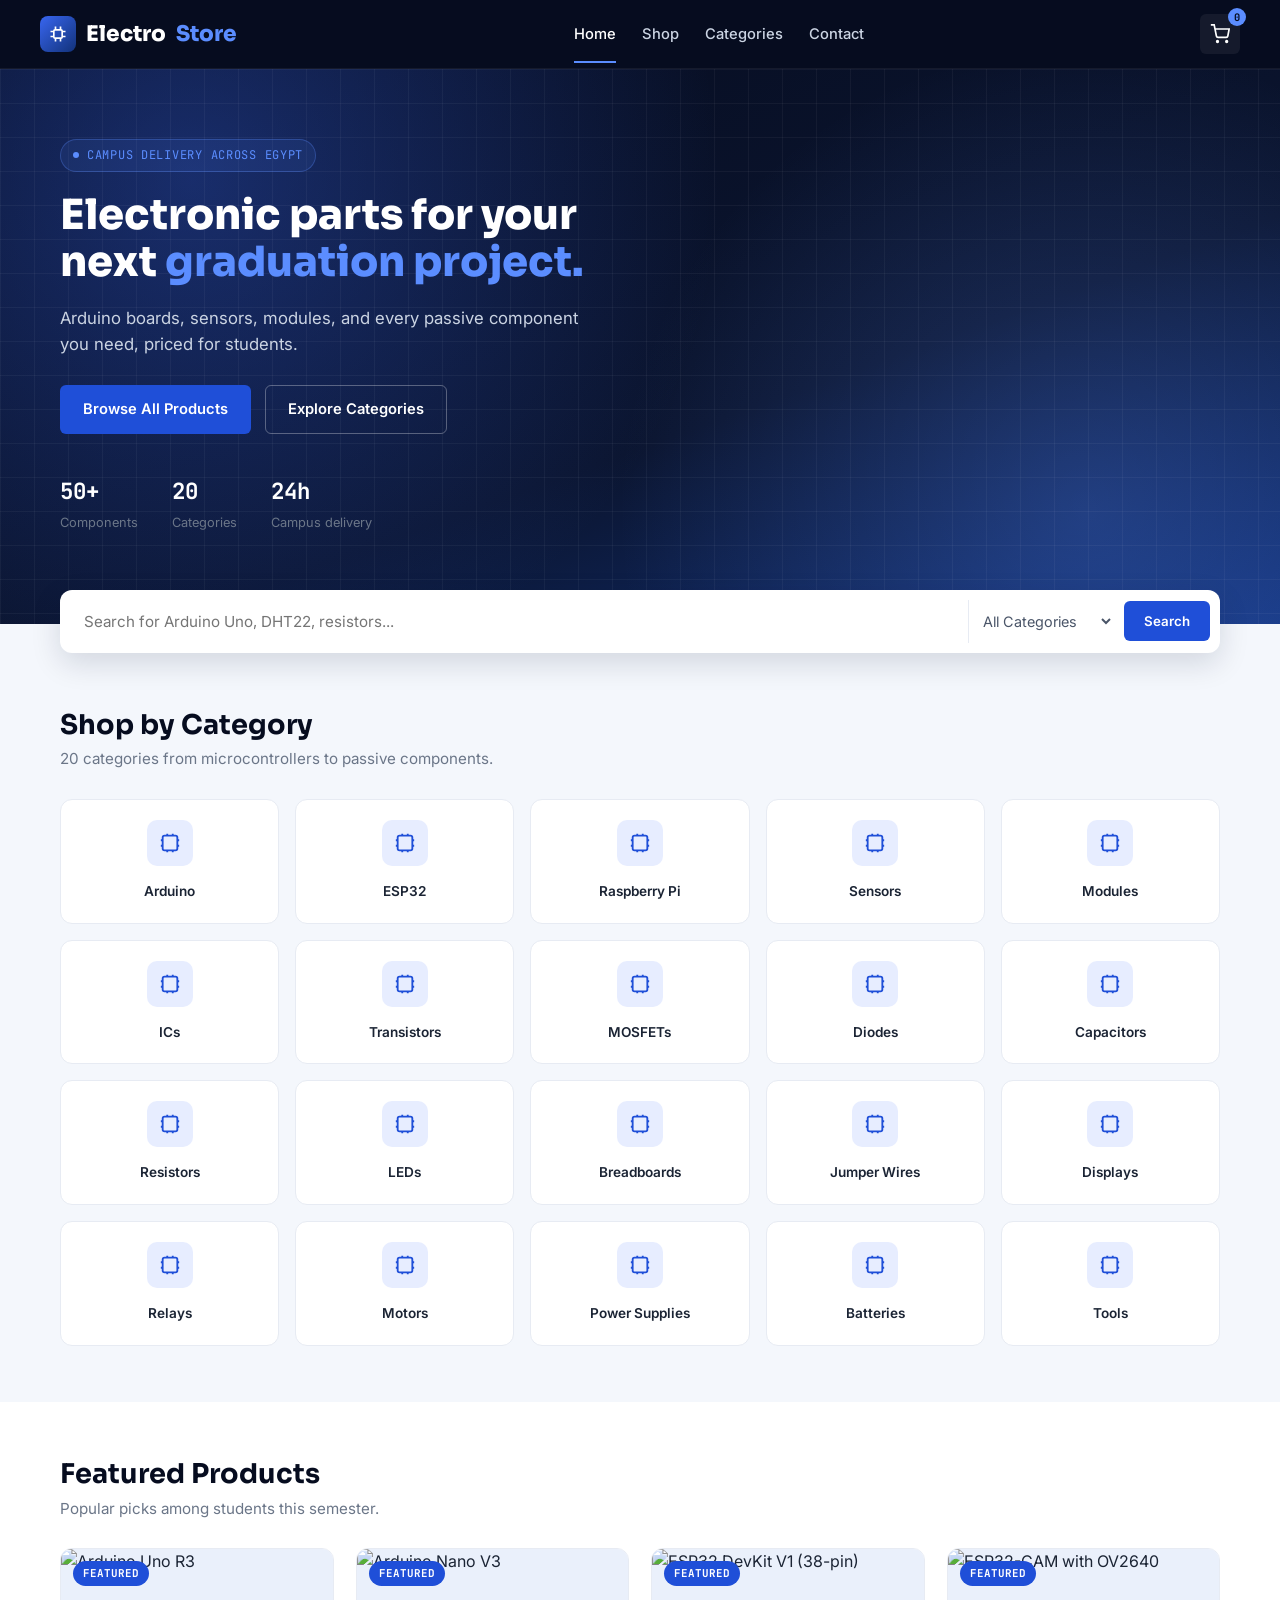
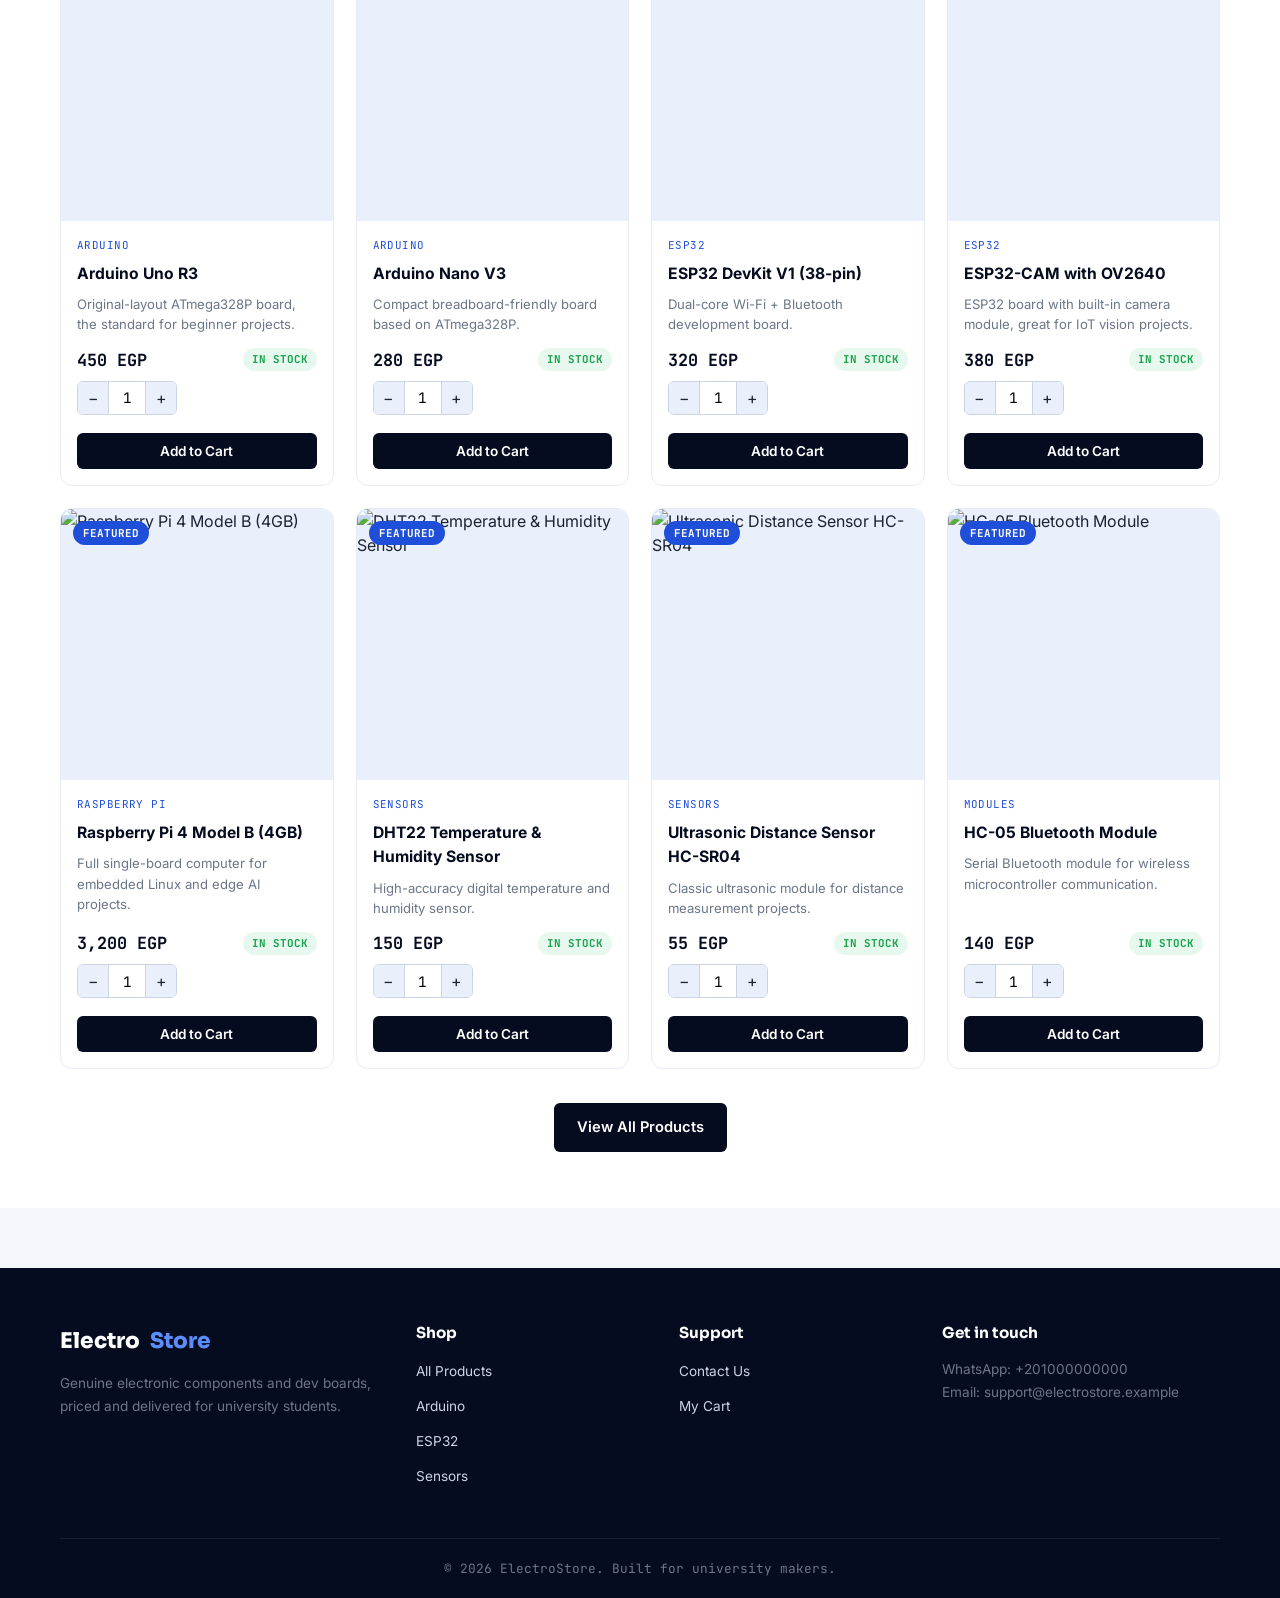
==== index.html @ beedeca2 "Add files via upload" ====
<!DOCTYPE html>
<html lang="en">
<head>
<meta charset="UTF-8">
<meta name="viewport" content="width=device-width, initial-scale=1.0">
<title>Home - ElectroStore</title>
<meta name="description" content="Arduino, ESP32, Raspberry Pi, sensors and electronic components for university students in Egypt.">
<link rel="stylesheet" href="assets/css/style.css">
</head>
<body data-page="home">
<div id="site-header"></div>
<section class="hero"><div class="container hero-grid"><div>
  <span class="hero-eyebrow"><span class="dot"></span> CAMPUS DELIVERY ACROSS EGYPT</span>
  <h1>Electronic parts for your next <span class="accent">graduation project.</span></h1>
  <p>Arduino boards, sensors, modules, and every passive component you need, priced for students.</p>
  <div class="hero-cta"><a href="products.html" class="btn btn-primary">Browse All Products</a>
  <a href="#categories" class="btn btn-outline" style="border-color:rgba(255,255,255,.3);color:#fff">Explore Categories</a></div>
  <div class="hero-stats"><div><strong>50+</strong><span>Components</span></div><div><strong>20</strong><span>Categories</span></div><div><strong>24h</strong><span>Campus delivery</span></div></div>
</div></div></section>
<div class="container search-bar">
  <form action="products.html" method="GET" class="search-box">
    <input type="text" name="q" placeholder="Search for Arduino Uno, DHT22, resistors...">
    <select name="category" id="search-cat"><option value="">All Categories</option></select>
    <button type="submit">Search</button>
  </form>
</div>
<section class="section" id="categories"><div class="container">
  <h2 class="section-title">Shop by Category</h2><p class="section-sub">20 categories from microcontrollers to passive components.</p>
  <div class="category-grid" id="categories-grid"></div>
</div></section>
<section class="section" style="background:var(--white)"><div class="container">
  <h2 class="section-title">Featured Products</h2><p class="section-sub">Popular picks among students this semester.</p>
  <div class="product-grid" id="featured-grid"></div>
  <div style="text-align:center;margin-top:34px"><a href="products.html" class="btn btn-dark">View All Products</a></div>
</div></section>
<div id="site-footer"></div>
<script src="assets/js/products.js"></script>
<script src="assets/js/app.js"></script>
</body>
</html>
---- assets/css/style.css ----
/* =========================================================
   ElectroStore — Main Stylesheet
   Design tokens: deep navy + circuit blue + white, with
   monospace "datasheet" labels for prices & stock/SKU tags.
   ========================================================= */

@import url('https://fonts.googleapis.com/css2?family=Sora:wght@400;600;700;800&family=Inter:wght@400;500;600&family=JetBrains+Mono:wght@400;500;700&display=swap');

:root {
    /* Color tokens */
    --navy-950: #060c1f;
    --navy-900: #0b1530;
    --navy-800: #101d40;
    --blue-800: #12327a;
    --blue-700: #163f96;
    --blue-600: #1f4fd8;
    --blue-500: #3866f0;
    --blue-400: #5b8dff;
    --blue-100: #e7edff;
    --white: #ffffff;
    --ice: #f4f7fc;
    --ice-2: #eaf0fb;
    --slate-800: #1b2434;
    --slate-600: #4a5568;
    --slate-500: #6b7688;
    --slate-300: #cbd4e3;
    --slate-100: #e7ebf3;
    --success: #16a34a;
    --success-bg: #e7f8ee;
    --warn: #d97706;
    --warn-bg: #fdf1de;
    --danger: #dc2626;
    --danger-bg: #fbe7e7;

    /* Type */
    --font-display: 'Sora', sans-serif;
    --font-body: 'Inter', sans-serif;
    --font-mono: 'JetBrains Mono', monospace;

    /* Layout */
    --radius-sm: 6px;
    --radius-md: 12px;
    --radius-lg: 20px;
    --shadow-card: 0 4px 16px rgba(10, 20, 50, 0.08);
    --shadow-card-hover: 0 10px 30px rgba(10, 20, 50, 0.14);
    --container-w: 1200px;
}

/* ---------- Reset ---------- */
* { margin: 0; padding: 0; box-sizing: border-box; }

html { scroll-behavior: smooth; }

body {
    font-family: var(--font-body);
    background: var(--ice);
    color: var(--slate-800);
    line-height: 1.55;
    -webkit-font-smoothing: antialiased;
}

img { max-width: 100%; display: block; }
a { text-decoration: none; color: inherit; }
ul { list-style: none; }
button { font-family: inherit; cursor: pointer; }
input, select, textarea { font-family: inherit; }

:focus-visible {
    outline: 2px solid var(--blue-400);
    outline-offset: 2px;
}

.container {
    max-width: var(--container-w);
    margin: 0 auto;
    padding: 0 20px;
}

h1, h2, h3, h4 { font-family: var(--font-display); color: var(--navy-950); line-height: 1.2; }

.section-title {
    font-size: 1.7rem;
    font-weight: 700;
    margin-bottom: 6px;
}
.section-sub {
    color: var(--slate-500);
    margin-bottom: 28px;
    font-size: 0.95rem;
}
.section { padding: 56px 0; }

/* ---------- Circuit trace divider (signature motif) ---------- */
.trace-divider {
    display: flex;
    align-items: center;
    gap: 10px;
    margin: 0 0 28px;
}
.trace-divider svg { flex: 1; height: 14px; width: 100%; display: block; }
.trace-divider svg path { stroke: var(--slate-300); stroke-width: 1.5; fill: none; }
.trace-divider svg circle { fill: var(--blue-500); }

/* ---------- Buttons ---------- */
.btn {
    display: inline-flex;
    align-items: center;
    justify-content: center;
    gap: 8px;
    padding: 12px 22px;
    border-radius: var(--radius-sm);
    font-weight: 600;
    font-size: 0.92rem;
    border: 1px solid transparent;
    transition: transform .15s ease, box-shadow .15s ease, background .15s ease;
    white-space: nowrap;
}
.btn:active { transform: translateY(1px); }
.btn-primary { background: var(--blue-600); color: var(--white); }
.btn-primary:hover { background: var(--blue-700); box-shadow: 0 6px 18px rgba(31,79,216,.35); }
.btn-outline { background: transparent; border-color: var(--slate-300); color: var(--slate-800); }
.btn-outline:hover { border-color: var(--blue-500); color: var(--blue-600); }
.btn-dark { background: var(--navy-950); color: var(--white); }
.btn-dark:hover { background: var(--navy-900); }
.btn-block { width: 100%; }
.btn-sm { padding: 8px 14px; font-size: 0.82rem; }
.btn:disabled { opacity: 0.5; cursor: not-allowed; }
.btn-danger { background: var(--danger); color: var(--white); }
.btn-danger:hover { background: #b91c1c; }

/* =========================================================
   HEADER / NAVIGATION
   ========================================================= */
.site-header {
    background: var(--navy-950);
    position: sticky;
    top: 0;
    z-index: 100;
    border-bottom: 1px solid rgba(255,255,255,.06);
}
.header-top {
    display: flex;
    align-items: center;
    justify-content: space-between;
    padding: 14px 0;
    gap: 20px;
}
.logo {
    display: flex;
    align-items: center;
    gap: 10px;
    font-family: var(--font-display);
    font-weight: 800;
    font-size: 1.35rem;
    color: var(--white);
    flex-shrink: 0;
}
.logo .logo-chip {
    width: 36px; height: 36px;
    border-radius: 8px;
    background: linear-gradient(135deg, var(--blue-500), var(--blue-800));
    display: flex; align-items: center; justify-content: center;
    color: #fff;
}
.logo span.accent { color: var(--blue-400); }

.main-nav {
    display: flex;
    align-items: center;
    gap: 26px;
}
.main-nav a {
    color: var(--slate-300);
    font-size: 0.92rem;
    font-weight: 500;
    transition: color .15s ease;
    position: relative;
}
.main-nav a:hover, .main-nav a.active { color: var(--white); }
.main-nav a.active::after {
    content: '';
    position: absolute; left: 0; right: 0; bottom: -18px;
    height: 2px; background: var(--blue-400);
}

.header-actions { display: flex; align-items: center; gap: 14px; }
.icon-btn {
    position: relative;
    color: var(--white);
    width: 40px; height: 40px;
    display: flex; align-items: center; justify-content: center;
    border-radius: var(--radius-sm);
    background: rgba(255,255,255,.06);
    transition: background .15s ease;
}
.icon-btn:hover { background: rgba(255,255,255,.14); }
.cart-badge {
    position: absolute;
    top: -6px; right: -6px;
    background: var(--blue-400);
    color: var(--navy-950);
    font-family: var(--font-mono);
    font-size: 0.65rem;
    font-weight: 700;
    min-width: 18px; height: 18px;
    border-radius: 50%;
    display: flex; align-items: center; justify-content: center;
    padding: 0 3px;
}
.nav-toggle {
    display: none;
    background: none; border: none; color: var(--white);
    width: 40px; height: 40px;
}

/* =========================================================
   HERO SECTION
   ========================================================= */
.hero {
    background:
        radial-gradient(circle at 15% 20%, rgba(56,102,240,.35), transparent 45%),
        radial-gradient(circle at 85% 80%, rgba(91,141,255,.25), transparent 40%),
        linear-gradient(160deg, var(--navy-950), var(--navy-900) 60%, var(--blue-800));
    color: var(--white);
    padding: 70px 0 90px;
    position: relative;
    overflow: hidden;
}
.hero::after {
    /* faint circuit-board grid texture */
    content: '';
    position: absolute; inset: 0;
    background-image:
        linear-gradient(rgba(255,255,255,.045) 1px, transparent 1px),
        linear-gradient(90deg, rgba(255,255,255,.045) 1px, transparent 1px);
    background-size: 34px 34px;
    pointer-events: none;
}
.hero-grid {
    position: relative;
    z-index: 1;
    display: grid;
    grid-template-columns: 1.1fr 0.9fr;
    gap: 40px;
    align-items: center;
}
.hero-eyebrow {
    display: inline-flex;
    align-items: center;
    gap: 8px;
    font-family: var(--font-mono);
    font-size: 0.75rem;
    letter-spacing: 0.06em;
    color: var(--blue-400);
    background: rgba(91,141,255,.1);
    border: 1px solid rgba(91,141,255,.3);
    padding: 6px 12px;
    border-radius: 999px;
    margin-bottom: 20px;
}
.hero-eyebrow .dot { width: 6px; height: 6px; border-radius: 50%; background: var(--blue-400); }
.hero h1 {
    color: var(--white);
    font-size: 2.6rem;
    font-weight: 800;
    line-height: 1.15;
    margin-bottom: 18px;
}
.hero h1 .accent { color: var(--blue-400); }
.hero p {
    color: var(--slate-300);
    font-size: 1.05rem;
    max-width: 520px;
    margin-bottom: 28px;
}
.hero-cta { display: flex; gap: 14px; flex-wrap: wrap; margin-bottom: 40px; }
.hero-stats { display: flex; gap: 34px; flex-wrap: wrap; }
.hero-stats div strong {
    display: block;
    font-family: var(--font-mono);
    font-size: 1.4rem;
    color: var(--white);
}
.hero-stats div span { font-size: 0.8rem; color: var(--slate-500); }

.hero-visual {
    background: rgba(255,255,255,.04);
    border: 1px solid rgba(255,255,255,.1);
    border-radius: var(--radius-lg);
    padding: 30px;
    backdrop-filter: blur(6px);
}
.hero-visual svg { width: 100%; height: auto; }

/* Search bar */
.search-bar {
    position: relative;
    z-index: 1;
    margin-top: -34px;
}
.search-box {
    background: var(--white);
    border-radius: var(--radius-md);
    box-shadow: var(--shadow-card-hover);
    padding: 10px;
    display: flex;
    gap: 10px;
    align-items: center;
}
.search-box input[type="text"] {
    flex: 1;
    border: none;
    outline: none;
    padding: 12px 14px;
    font-size: 0.95rem;
    color: var(--slate-800);
}
.search-box select {
    border: none;
    border-left: 1px solid var(--slate-100);
    padding: 12px 10px;
    color: var(--slate-600);
    font-size: 0.9rem;
    background: transparent;
}
.search-box button {
    background: var(--blue-600);
    color: #fff;
    border: none;
    border-radius: var(--radius-sm);
    padding: 12px 20px;
    font-weight: 600;
    display: flex; align-items: center; gap: 6px;
}
.search-box button:hover { background: var(--blue-700); }

/* =========================================================
   CATEGORIES
   ========================================================= */
.category-grid {
    display: grid;
    grid-template-columns: repeat(5, 1fr);
    gap: 16px;
}
.category-card {
    background: var(--white);
    border: 1px solid var(--slate-100);
    border-radius: var(--radius-md);
    padding: 20px 14px;
    text-align: center;
    transition: transform .15s ease, box-shadow .15s ease, border-color .15s ease;
}
.category-card:hover {
    transform: translateY(-4px);
    box-shadow: var(--shadow-card-hover);
    border-color: var(--blue-400);
}
.category-card .cat-icon {
    width: 46px; height: 46px;
    margin: 0 auto 12px;
    border-radius: 10px;
    background: var(--blue-100);
    color: var(--blue-600);
    display: flex; align-items: center; justify-content: center;
}
.category-card span { font-size: 0.85rem; font-weight: 600; color: var(--slate-800); }

/* =========================================================
   PRODUCT CARDS / GRID
   ========================================================= */
.toolbar {
    display: flex;
    align-items: center;
    justify-content: space-between;
    flex-wrap: wrap;
    gap: 14px;
    margin-bottom: 24px;
}
.toolbar .result-count { color: var(--slate-500); font-size: 0.9rem; }
.toolbar select {
    padding: 9px 12px;
    border: 1px solid var(--slate-300);
    border-radius: var(--radius-sm);
    background: var(--white);
    color: var(--slate-800);
    font-size: 0.88rem;
}

.product-grid {
    display: grid;
    grid-template-columns: repeat(4, 1fr);
    gap: 22px;
}
.product-card {
    background: var(--white);
    border: 1px solid var(--slate-100);
    border-radius: var(--radius-md);
    overflow: hidden;
    display: flex;
    flex-direction: column;
    transition: box-shadow .15s ease, transform .15s ease;
    position: relative;
}
.product-card:hover { box-shadow: var(--shadow-card-hover); transform: translateY(-3px); }
.product-card .badge-featured {
    position: absolute; top: 12px; left: 12px;
    background: var(--blue-600); color: #fff;
    font-size: 0.68rem; font-weight: 700;
    padding: 4px 10px; border-radius: 999px;
    z-index: 2;
    font-family: var(--font-mono);
}
.product-thumb {
    background: var(--ice-2);
    aspect-ratio: 1 / 1;
    display: flex; align-items: center; justify-content: center;
    overflow: hidden;
}
.product-thumb img { width: 100%; height: 100%; object-fit: cover; }
.product-body { padding: 16px; display: flex; flex-direction: column; gap: 8px; flex: 1; }
.product-cat-tag {
    font-family: var(--font-mono);
    font-size: 0.68rem;
    color: var(--blue-600);
    text-transform: uppercase;
    letter-spacing: 0.04em;
}
.product-name { font-size: 0.98rem; font-weight: 700; color: var(--navy-950); }
.product-desc { font-size: 0.82rem; color: var(--slate-500); flex: 1; }

.product-meta {
    display: flex; align-items: center; justify-content: space-between;
    margin-top: 4px;
}
.product-price {
    font-family: var(--font-mono);
    font-weight: 700;
    font-size: 1.05rem;
    color: var(--navy-950);
}
.stock-tag {
    font-size: 0.68rem;
    font-weight: 700;
    padding: 3px 9px;
    border-radius: 999px;
    font-family: var(--font-mono);
    text-transform: uppercase;
}
.stock-tag.in-stock { background: var(--success-bg); color: var(--success); }
.stock-tag.low-stock { background: var(--warn-bg); color: var(--warn); }
.stock-tag.out-of-stock { background: var(--danger-bg); color: var(--danger); }

.qty-selector {
    display: flex;
    align-items: center;
    border: 1px solid var(--slate-300);
    border-radius: var(--radius-sm);
    overflow: hidden;
    width: fit-content;
}
.qty-selector button {
    background: var(--ice-2);
    border: none;
    width: 30px; height: 32px;
    font-size: 1rem;
    color: var(--slate-800);
}
.qty-selector button:hover { background: var(--slate-100); }
.qty-selector input {
    width: 38px;
    text-align: center;
    border: none;
    border-left: 1px solid var(--slate-300);
    border-right: 1px solid var(--slate-300);
    height: 32px;
    font-family: var(--font-mono);
    font-size: 0.9rem;
}

.product-actions { display: flex; align-items: center; gap: 10px; margin-top: 10px; }
.add-to-cart-btn {
    flex: 1;
    background: var(--navy-950);
    color: #fff;
    border: none;
    border-radius: var(--radius-sm);
    padding: 10px;
    font-weight: 600;
    font-size: 0.85rem;
    display: flex; align-items: center; justify-content: center; gap: 6px;
    transition: background .15s ease;
}
.add-to-cart-btn:hover { background: var(--blue-700); }
.add-to-cart-btn:disabled { background: var(--slate-300); color: var(--slate-500); cursor: not-allowed; }

/* =========================================================
   FOOTER
   ========================================================= */
.site-footer {
    background: var(--navy-950);
    color: var(--slate-300);
    padding: 56px 0 0;
    margin-top: 60px;
}
.footer-grid {
    display: grid;
    grid-template-columns: 1.4fr 1fr 1fr 1.2fr;
    gap: 32px;
    padding-bottom: 40px;
    border-bottom: 1px solid rgba(255,255,255,.08);
}
.footer-grid h4 { color: var(--white); font-size: 0.95rem; margin-bottom: 16px; }
.footer-grid p { font-size: 0.85rem; color: var(--slate-500); line-height: 1.7; }
.footer-grid ul li { margin-bottom: 10px; }
.footer-grid ul li a { font-size: 0.85rem; color: var(--slate-300); }
.footer-grid ul li a:hover { color: var(--blue-400); }
.footer-social { display: flex; gap: 10px; margin-top: 14px; }
.footer-social a {
    width: 36px; height: 36px;
    background: rgba(255,255,255,.06);
    border-radius: 8px;
    display: flex; align-items: center; justify-content: center;
    color: var(--white);
}
.footer-social a:hover { background: var(--blue-600); }
.footer-bottom {
    text-align: center;
    padding: 20px 0;
    font-size: 0.8rem;
    color: var(--slate-500);
    font-family: var(--font-mono);
}

/* =========================================================
   PAGE HEADER (used on inner pages: category/products/cart/checkout/contact)
   ========================================================= */
.page-header {
    background: var(--navy-950);
    color: var(--white);
    padding: 40px 0;
}
.page-header h1 { color: #fff; font-size: 1.8rem; }
.breadcrumb { font-size: 0.82rem; color: var(--slate-500); margin-top: 8px; font-family: var(--font-mono); }
.breadcrumb a { color: var(--slate-300); }
.breadcrumb a:hover { color: var(--blue-400); }

/* =========================================================
   SIDEBAR FILTER (products/category page)
   ========================================================= */
.shop-layout { display: grid; grid-template-columns: 250px 1fr; gap: 30px; align-items: start; }
.filter-box {
    background: var(--white);
    border: 1px solid var(--slate-100);
    border-radius: var(--radius-md);
    padding: 20px;
}
.filter-box h4 { font-size: 0.9rem; margin-bottom: 14px; }
.filter-box ul li { margin-bottom: 4px; }
.filter-box ul li a {
    display: flex; justify-content: space-between;
    padding: 8px 10px;
    border-radius: var(--radius-sm);
    font-size: 0.87rem;
    color: var(--slate-600);
}
.filter-box ul li a:hover, .filter-box ul li a.active { background: var(--blue-100); color: var(--blue-700); }
.filter-box ul li a span { color: var(--slate-500); font-family: var(--font-mono); font-size: 0.75rem; }

.empty-state {
    text-align: center;
    padding: 60px 20px;
    color: var(--slate-500);
}
.empty-state svg { margin: 0 auto 16px; color: var(--slate-300); }

/* =========================================================
   CART PAGE
   ========================================================= */
.cart-layout { display: grid; grid-template-columns: 1fr 340px; gap: 30px; align-items: start; }
.cart-table { width: 100%; border-collapse: collapse; background: var(--white); border-radius: var(--radius-md); overflow: hidden; border: 1px solid var(--slate-100); }
.cart-table th {
    background: var(--ice-2);
    text-align: left;
    font-size: 0.78rem;
    text-transform: uppercase;
    letter-spacing: 0.04em;
    color: var(--slate-500);
    padding: 14px 16px;
}
.cart-table td { padding: 14px 16px; border-top: 1px solid var(--slate-100); vertical-align: middle; }
.cart-product { display: flex; align-items: center; gap: 12px; }
.cart-product img { width: 56px; height: 56px; border-radius: 8px; object-fit: cover; background: var(--ice-2); }
.cart-product-name { font-weight: 600; font-size: 0.9rem; color: var(--navy-950); }
.cart-remove-btn { color: var(--danger); font-size: 0.8rem; font-weight: 600; background: none; border: none; }
.cart-remove-btn:hover { text-decoration: underline; }
.cart-price, .cart-subtotal { font-family: var(--font-mono); font-weight: 600; }

.summary-box {
    background: var(--white);
    border: 1px solid var(--slate-100);
    border-radius: var(--radius-md);
    padding: 22px;
    position: sticky;
    top: 90px;
}
.summary-box h3 { font-size: 1.1rem; margin-bottom: 18px; }
.summary-row { display: flex; justify-content: space-between; font-size: 0.9rem; margin-bottom: 12px; color: var(--slate-600); }
.summary-row.total { font-size: 1.1rem; font-weight: 700; color: var(--navy-950); padding-top: 14px; border-top: 1px solid var(--slate-100); font-family: var(--font-mono); }

/* =========================================================
   CHECKOUT FORM
   ========================================================= */
.checkout-layout { display: grid; grid-template-columns: 1.4fr 1fr; gap: 30px; align-items: start; }
.form-card {
    background: var(--white);
    border: 1px solid var(--slate-100);
    border-radius: var(--radius-md);
    padding: 28px;
}
.form-grid { display: grid; grid-template-columns: 1fr 1fr; gap: 18px; }
.form-group { margin-bottom: 18px; }
.form-group.full { grid-column: 1 / -1; }
.form-group label { display: block; font-size: 0.85rem; font-weight: 600; margin-bottom: 7px; color: var(--slate-800); }
.form-group input, .form-group select, .form-group textarea {
    width: 100%;
    padding: 11px 14px;
    border: 1px solid var(--slate-300);
    border-radius: var(--radius-sm);
    font-size: 0.9rem;
    color: var(--slate-800);
    background: var(--white);
    transition: border-color .15s ease;
}
.form-group input:focus, .form-group select:focus, .form-group textarea:focus {
    border-color: var(--blue-500);
    outline: none;
}
.form-group textarea { resize: vertical; min-height: 90px; }
.form-error { color: var(--danger); font-size: 0.78rem; margin-top: 5px; display: block; }

.alert { padding: 14px 16px; border-radius: var(--radius-sm); margin-bottom: 20px; font-size: 0.9rem; }
.alert-success { background: var(--success-bg); color: var(--success); border: 1px solid #bbe8cd; }
.alert-error { background: var(--danger-bg); color: var(--danger); border: 1px solid #f3c6c6; }

.order-review-item { display: flex; justify-content: space-between; font-size: 0.86rem; padding: 10px 0; border-bottom: 1px solid var(--slate-100); }
.order-review-item span.name { color: var(--slate-800); }
.order-review-item span.val { font-family: var(--font-mono); color: var(--slate-600); }

/* =========================================================
   CONTACT PAGE
   ========================================================= */
.contact-layout { display: grid; grid-template-columns: 1fr 1.2fr; gap: 30px; }
.contact-card-list { display: flex; flex-direction: column; gap: 14px; }
.contact-item {
    display: flex; align-items: center; gap: 14px;
    background: var(--white);
    border: 1px solid var(--slate-100);
    border-radius: var(--radius-md);
    padding: 18px;
}
.contact-item .icon-circle {
    width: 44px; height: 44px; border-radius: 50%;
    display: flex; align-items: center; justify-content: center;
    flex-shrink: 0;
}
.contact-item.whatsapp .icon-circle { background: #e6f8ef; color: #16a34a; }
.contact-item.facebook .icon-circle { background: #e7effe; color: #1d4ed8; }
.contact-item.email .icon-circle { background: var(--blue-100); color: var(--blue-600); }
.contact-item h4 { font-size: 0.92rem; margin-bottom: 2px; }
.contact-item p, .contact-item a.value { font-size: 0.85rem; color: var(--slate-500); }

/* =========================================================
   ADMIN PANEL
   ========================================================= */
body.admin-body { background: var(--ice); }
.admin-shell { display: grid; grid-template-columns: 240px 1fr; min-height: 100vh; }
.admin-sidebar {
    background: var(--navy-950);
    color: var(--slate-300);
    padding: 24px 16px;
}
.admin-sidebar .logo { margin-bottom: 30px; padding: 0 8px; }
.admin-sidebar nav a {
    display: flex; align-items: center; gap: 10px;
    padding: 11px 12px;
    border-radius: var(--radius-sm);
    font-size: 0.88rem;
    margin-bottom: 4px;
}
.admin-sidebar nav a:hover, .admin-sidebar nav a.active { background: rgba(255,255,255,.08); color: #fff; }
.admin-main { padding: 28px 34px; }
.admin-topbar { display: flex; justify-content: space-between; align-items: center; margin-bottom: 26px; }
.admin-topbar h1 { font-size: 1.4rem; }

.stat-grid { display: grid; grid-template-columns: repeat(4, 1fr); gap: 18px; margin-bottom: 30px; }
.stat-card {
    background: var(--white);
    border: 1px solid var(--slate-100);
    border-radius: var(--radius-md);
    padding: 20px;
}
.stat-card span.label { font-size: 0.78rem; color: var(--slate-500); text-transform: uppercase; letter-spacing: .03em; }
.stat-card strong { display: block; font-family: var(--font-mono); font-size: 1.7rem; margin-top: 8px; color: var(--navy-950); }

.data-table-wrap { background: var(--white); border: 1px solid var(--slate-100); border-radius: var(--radius-md); overflow: hidden; }
.data-table { width: 100%; border-collapse: collapse; }
.data-table th {
    background: var(--ice-2);
    text-align: left;
    padding: 13px 16px;
    font-size: 0.76rem;
    text-transform: uppercase;
    color: var(--slate-500);
    letter-spacing: .03em;
}
.data-table td { padding: 13px 16px; border-top: 1px solid var(--slate-100); font-size: 0.87rem; }
.data-table tr:hover td { background: var(--ice); }

.status-pill { font-size: 0.72rem; font-weight: 700; padding: 4px 10px; border-radius: 999px; font-family: var(--font-mono); text-transform: uppercase; }
.status-pill.Pending { background: var(--warn-bg); color: var(--warn); }
.status-pill.Confirmed { background: var(--blue-100); color: var(--blue-700); }
.status-pill.Delivered { background: var(--success-bg); color: var(--success); }
.status-pill.Cancelled { background: var(--danger-bg); color: var(--danger); }

.login-page {
    min-height: 100vh;
    display: flex; align-items: center; justify-content: center;
    background: var(--navy-950);
}
.login-card {
    background: var(--white);
    border-radius: var(--radius-lg);
    padding: 40px;
    width: 100%;
    max-width: 380px;
}
.login-card .logo { color: var(--navy-950); justify-content: center; margin-bottom: 24px; }

/* =========================================================
   RESPONSIVE
   ========================================================= */
@media (max-width: 1024px) {
    .product-grid { grid-template-columns: repeat(3, 1fr); }
    .category-grid { grid-template-columns: repeat(4, 1fr); }
    .hero-grid { grid-template-columns: 1fr; }
    .hero-visual { display: none; }
    .shop-layout { grid-template-columns: 200px 1fr; }
    .footer-grid { grid-template-columns: 1fr 1fr; }
    .admin-shell { grid-template-columns: 200px 1fr; }
    .stat-grid { grid-template-columns: repeat(2, 1fr); }
}

@media (max-width: 860px) {
    .main-nav { display: none; }
    .nav-toggle { display: flex; align-items: center; justify-content: center; }
    .cart-layout, .checkout-layout, .contact-layout { grid-template-columns: 1fr; }
    .form-grid { grid-template-columns: 1fr; }
    .admin-shell { grid-template-columns: 1fr; }
    .admin-sidebar { display: none; }
    .admin-sidebar.open { display: block; }
}

@media (max-width: 640px) {
    .product-grid { grid-template-columns: repeat(2, 1fr); }
    .category-grid { grid-template-columns: repeat(3, 1fr); }
    .hero h1 { font-size: 1.9rem; }
    .search-box { flex-wrap: wrap; }
    .search-box select { border-left: none; border-top: 1px solid var(--slate-100); width: 100%; }
    .shop-layout { grid-template-columns: 1fr; }
    .filter-box { margin-bottom: 20px; }
    .footer-grid { grid-template-columns: 1fr; }
    .stat-grid { grid-template-columns: 1fr 1fr; }
    .cart-table thead { display: none; }
    .cart-table, .cart-table tbody, .cart-table tr, .cart-table td { display: block; width: 100%; }
    .cart-table tr { border-top: 1px solid var(--slate-100); padding: 12px 0; }
    .cart-table td { border: none; padding: 6px 16px; }
}

@media (max-width: 420px) {
    .product-grid { grid-template-columns: 1fr 1fr; }
    .category-grid { grid-template-columns: repeat(2, 1fr); }
    .hero-stats { gap: 20px; }
}

/* Mobile off-canvas nav */
.mobile-nav {
    position: fixed;
    inset: 0 0 0 auto;
    width: 78%;
    max-width: 300px;
    background: var(--navy-950);
    z-index: 200;
    padding: 24px;
    transform: translateX(100%);
    transition: transform .25s ease;
}
.mobile-nav.open { transform: translateX(0); }
.mobile-nav a { display: block; color: var(--slate-300); padding: 12px 4px; font-size: 0.95rem; border-bottom: 1px solid rgba(255,255,255,.06); }
.mobile-nav-close { color: #fff; background: none; border: none; margin-bottom: 20px; }
.overlay { position: fixed; inset: 0; background: rgba(0,0,0,.5); z-index: 199; display: none; }
.overlay.open { display: block; }

/* Toast notification for "added to cart" */
.toast {
    position: fixed;
    bottom: 24px; right: 24px;
    background: var(--navy-950);
    color: #fff;
    padding: 14px 20px;
    border-radius: var(--radius-sm);
    font-size: 0.88rem;
    box-shadow: var(--shadow-card-hover);
    display: flex; align-items: center; gap: 10px;
    transform: translateY(20px);
    opacity: 0;
    pointer-events: none;
    transition: all .25s ease;
    z-index: 300;
}
.toast.show { transform: translateY(0); opacity: 1; }
.toast .dot { width: 8px; height: 8px; border-radius: 50%; background: var(--blue-400); }
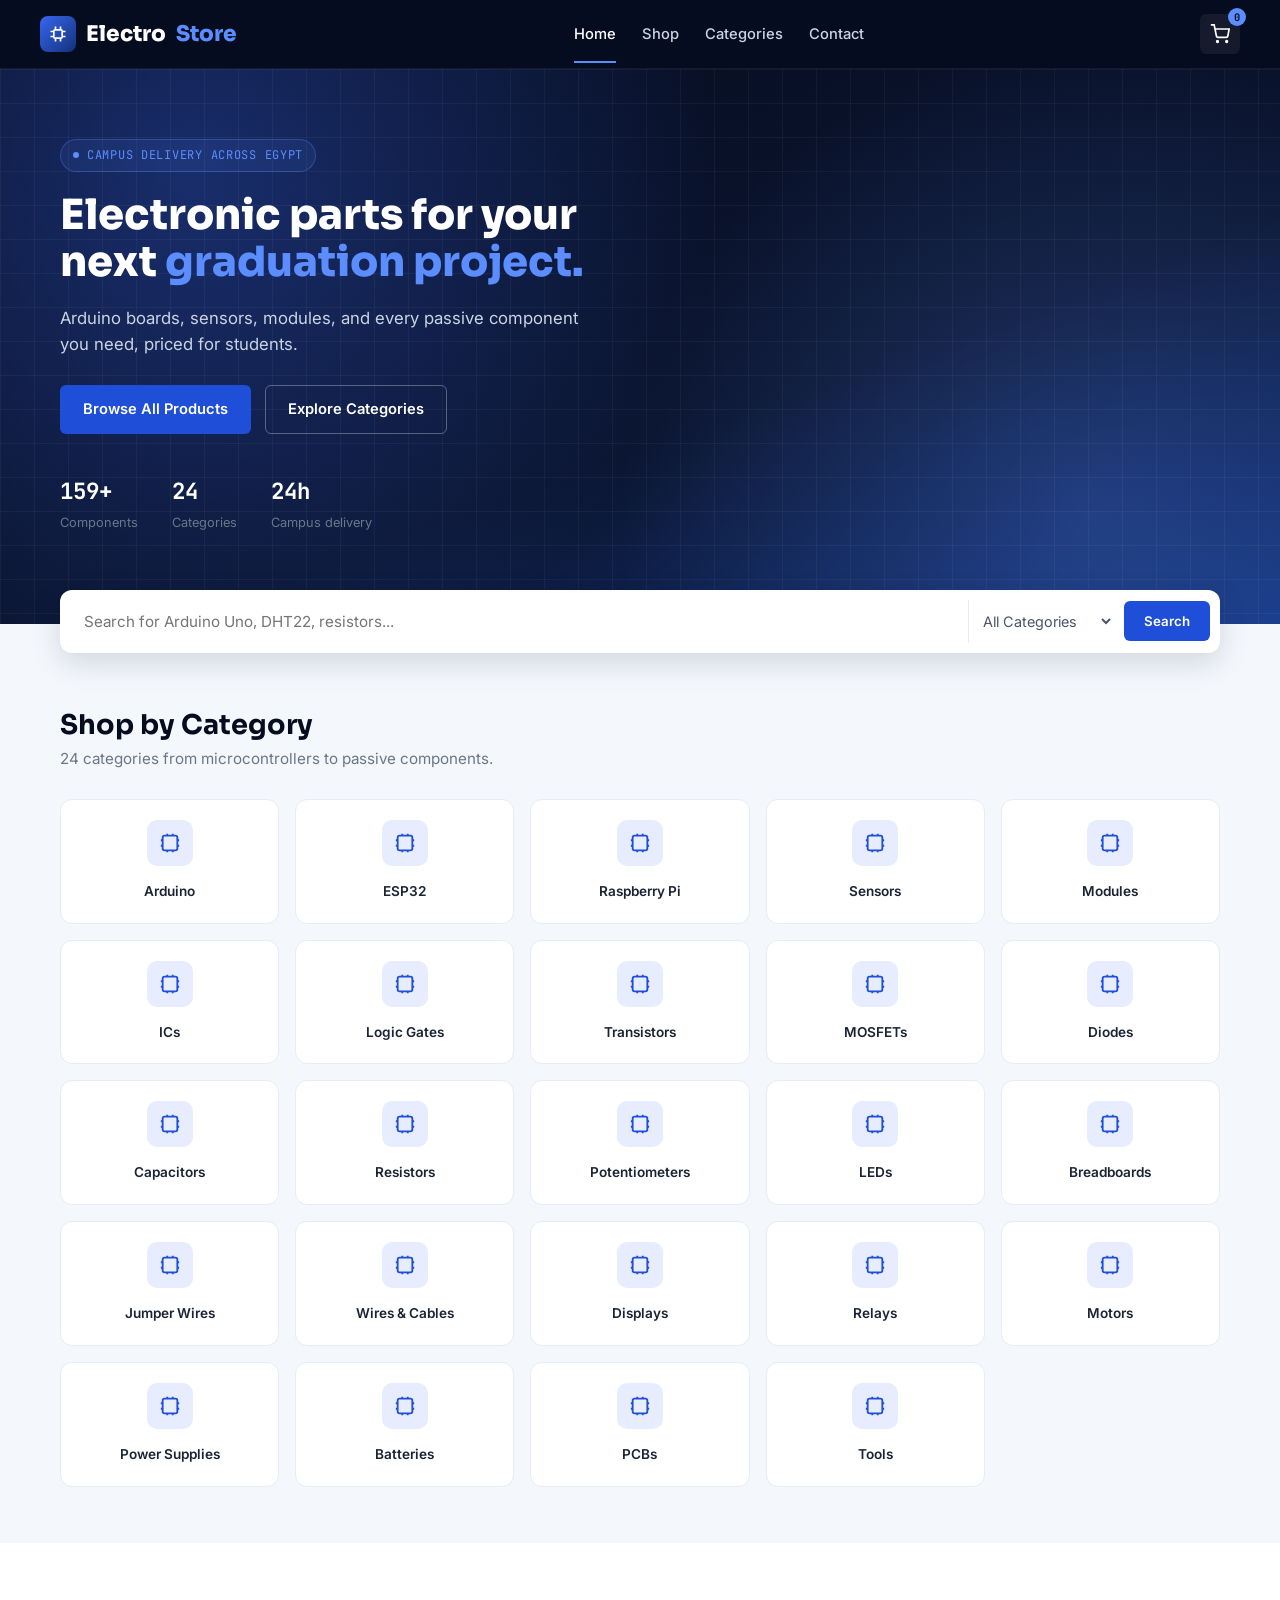
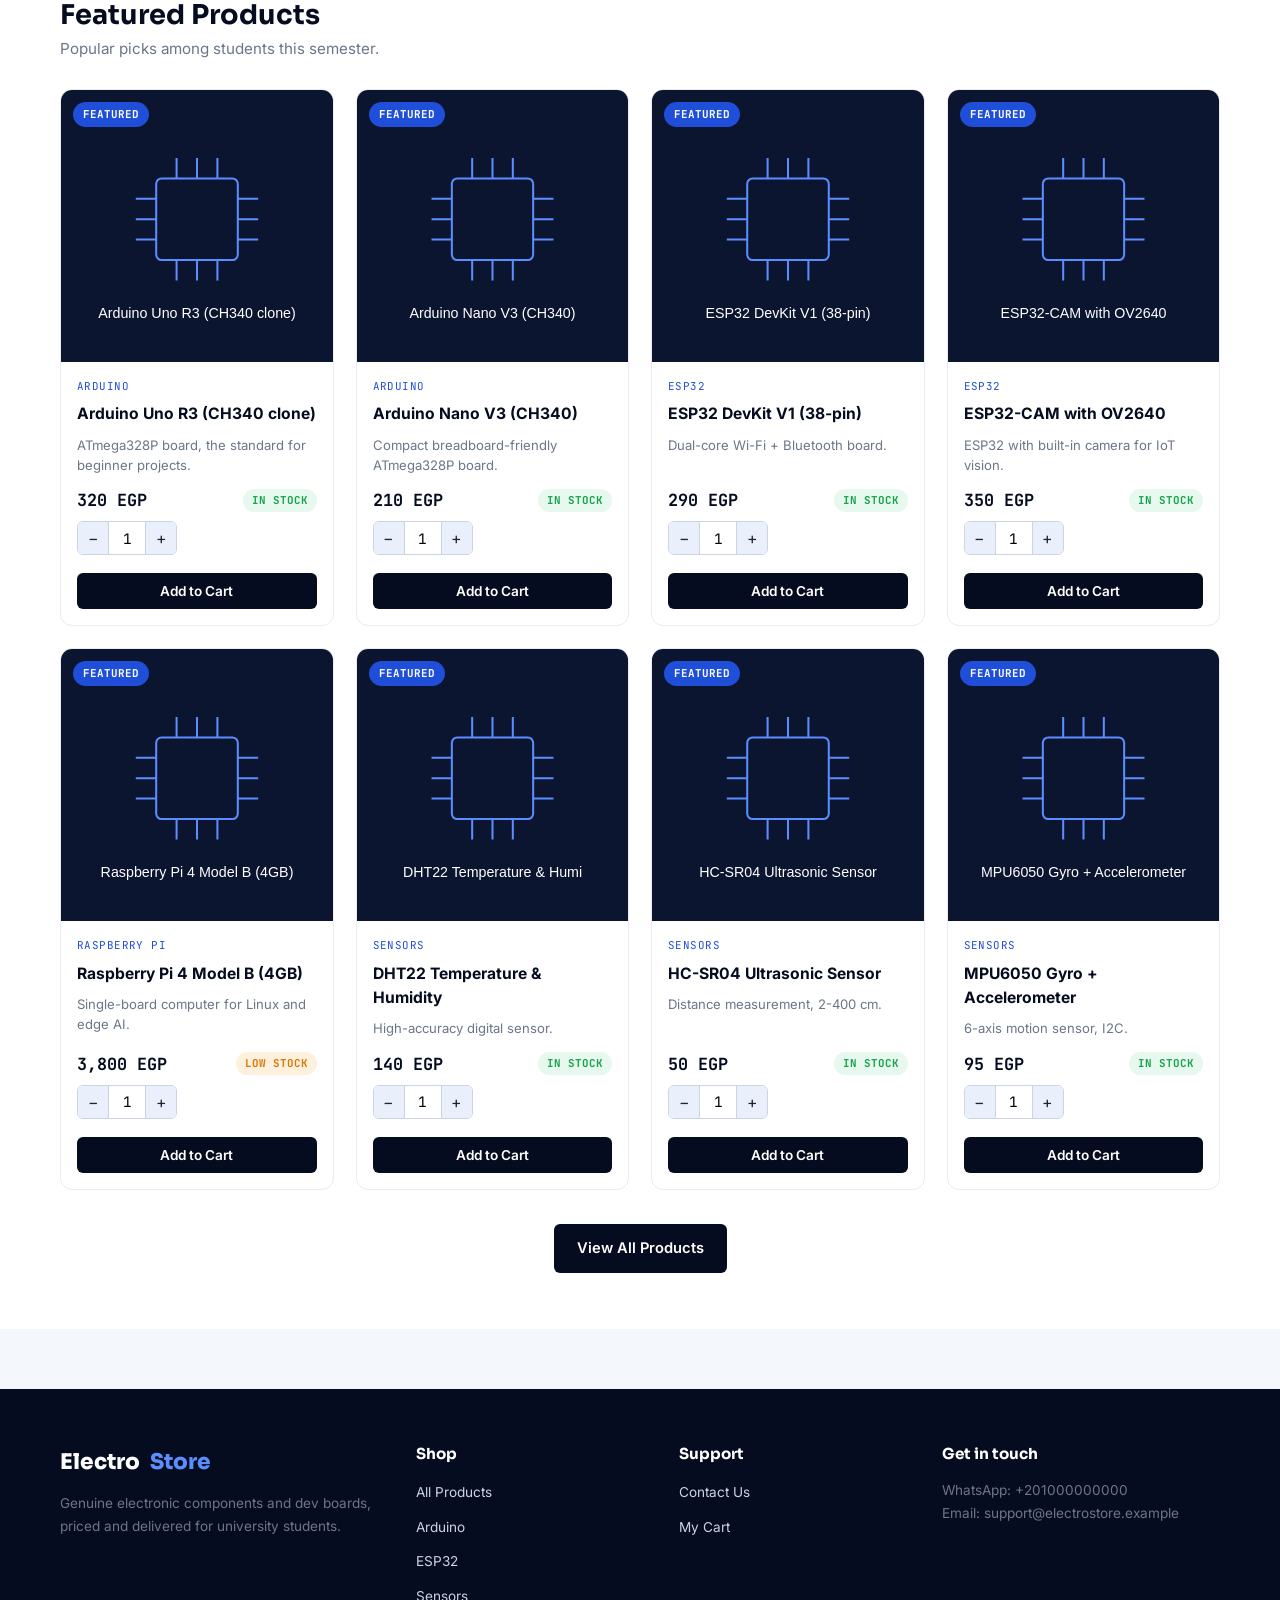
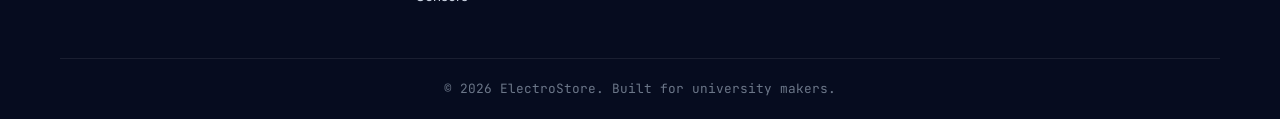
==== commit 9009522d: "Add files via upload" ====
--- a/index.html
+++ b/index.html
@@ -15,7 +15,7 @@
   <p>Arduino boards, sensors, modules, and every passive component you need, priced for students.</p>
   <div class="hero-cta"><a href="products.html" class="btn btn-primary">Browse All Products</a>
   <a href="#categories" class="btn btn-outline" style="border-color:rgba(255,255,255,.3);color:#fff">Explore Categories</a></div>
-  <div class="hero-stats"><div><strong>50+</strong><span>Components</span></div><div><strong>20</strong><span>Categories</span></div><div><strong>24h</strong><span>Campus delivery</span></div></div>
+  <div class="hero-stats"><div><strong>159+</strong><span>Components</span></div><div><strong>24</strong><span>Categories</span></div><div><strong>24h</strong><span>Campus delivery</span></div></div>
 </div></div></section>
 <div class="container search-bar">
   <form action="products.html" method="GET" class="search-box">
@@ -25,7 +25,7 @@
   </form>
 </div>
 <section class="section" id="categories"><div class="container">
-  <h2 class="section-title">Shop by Category</h2><p class="section-sub">20 categories from microcontrollers to passive components.</p>
+  <h2 class="section-title">Shop by Category</h2><p class="section-sub">24 categories from microcontrollers to passive components.</p>
   <div class="category-grid" id="categories-grid"></div>
 </div></section>
 <section class="section" style="background:var(--white)"><div class="container">
@@ -34,6 +34,7 @@
   <div style="text-align:center;margin-top:34px"><a href="products.html" class="btn btn-dark">View All Products</a></div>
 </div></section>
 <div id="site-footer"></div>
+<script src="assets/js/config.js"></script>
 <script src="assets/js/products.js"></script>
 <script src="assets/js/app.js"></script>
 </body>
--- a/assets/css/style.css
+++ b/assets/css/style.css
@@ -819,3 +819,10 @@
 }
 .toast.show { transform: translateY(0); opacity: 1; }
 .toast .dot { width: 8px; height: 8px; border-radius: 50%; background: var(--blue-400); }
+
+/* ---- Variant selectors (resistance / color / size) & real photos ---- */
+.variant-label { font-size: .72rem; color: var(--slate-500); font-family: var(--font-mono); text-transform: uppercase; }
+select.variant { width: 100%; padding: 8px 10px; border: 1px solid var(--slate-300); border-radius: var(--radius-sm); font-size: .85rem; background: #fff; }
+.price-unit { font-size: .7rem; color: var(--slate-500); font-weight: 400; }
+.product-thumb { background: #fff; }
+.product-thumb img { object-fit: contain; }
